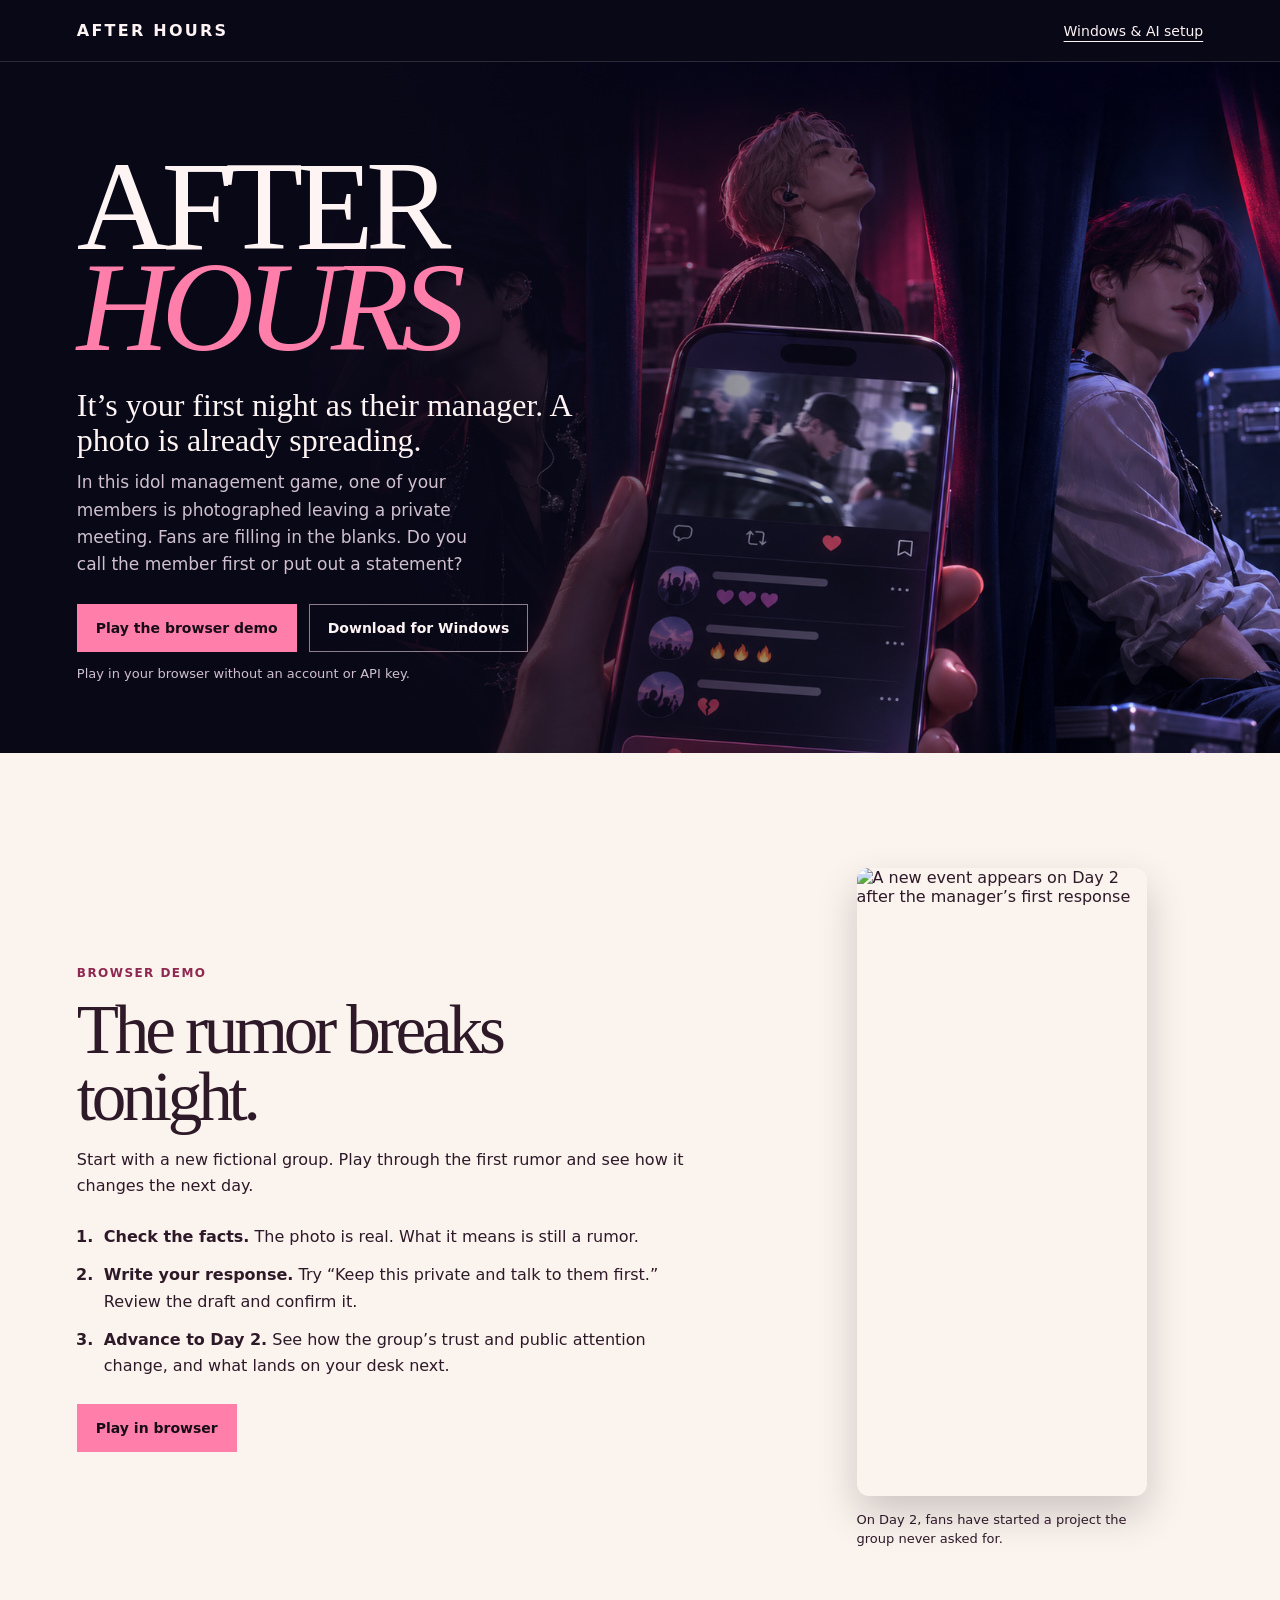
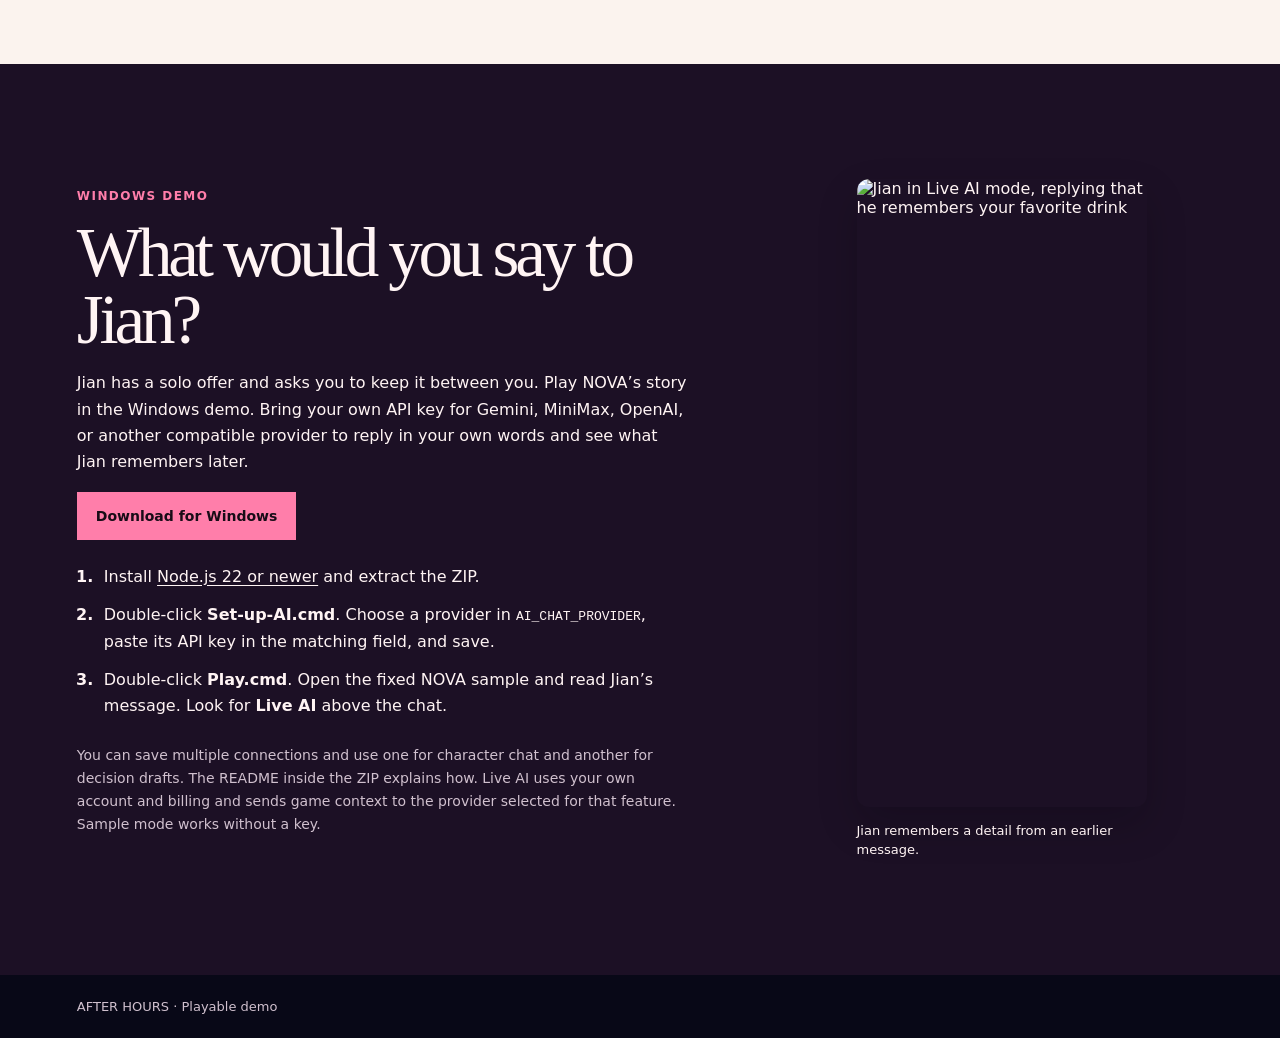
==== docs/index.html @ 9400748f "Add public demo homepage and downloads" ====
<!doctype html>
<html lang="en">
<head>
  <meta charset="utf-8">
  <meta name="viewport" content="width=device-width,initial-scale=1">
  <meta name="theme-color" content="#080b1e">
  <title>AFTER HOURS — Idol Group Management Game</title>
  <meta name="description" content="Manage a fictional idol group through a backstage rumor. Play in your browser or download the Windows demo and connect your own AI provider.">
  <link rel="stylesheet" href="site.css">
</head>
<body>
  <nav aria-label="Main navigation">
    <a class="wordmark" href="#top">AFTER HOURS</a>
    <a class="nav-link" href="#brain">Windows &amp; AI setup</a>
  </nav>
  <main>
    <section id="top" class="hero">
      <div class="hero-copy">
        <h1>AFTER <em>HOURS</em></h1>
        <p class="hook">It’s your first night as their manager. A photo is already spreading.</p>
        <p class="lede">In this idol management game, one of your members is photographed leaving a private meeting. Fans are filling in the blanks. Do you call the member first or put out a statement?</p>
        <div class="actions">
          <a class="button primary" href="play/">Play the browser demo</a>
          <a class="button ghost" href="#brain">Download for Windows</a>
        </div>
        <p class="hero-note">Play in your browser without an account or API key.</p>
      </div>
      <img class="hero-image" src="play/assets/after-hours-key-art.png" width="1254" height="1254" alt="Three idols wait backstage as a leaked photo spreads across a phone screen">
    </section>

    <section class="loop" aria-labelledby="loop-title">
      <div class="section-copy">
        <p class="kicker">Browser demo</p>
        <h2 id="loop-title">The rumor breaks tonight.</h2>
        <p>Start with a new fictional group. Play through the first rumor and see how it changes the next day.</p>
        <ol>
          <li><strong>Check the facts.</strong> The photo is real. What it means is still a rumor.</li>
          <li><strong>Write your response.</strong> Try “Keep this private and talk to them first.” Review the draft and confirm it.</li>
          <li><strong>Advance to Day 2.</strong> See how the group’s trust and public attention change, and what lands on your desk next.</li>
        </ol>
        <a class="button primary" href="play/">Play in browser</a>
      </div>
      <figure class="demo-shot">
        <img src="screenshots/browser-day-2.png" width="390" height="844" loading="lazy" alt="A new event appears on Day 2 after the manager’s first response">
        <figcaption>On Day 2, fans have started a project the group never asked for.</figcaption>
      </figure>
    </section>

    <section id="brain" class="brain" aria-labelledby="ai-title">
      <div class="section-copy">
        <p class="kicker">Windows demo</p>
        <h2 id="ai-title">What would you say to Jian?</h2>
        <p>Jian has a solo offer and asks you to keep it between you. Play NOVA’s story in the Windows demo. Bring your own API key for Gemini, MiniMax, OpenAI, or another compatible provider to reply in your own words and see what Jian remembers later.</p>
        <a class="button primary" href="AFTER-HOURS-windows.zip" download>Download for Windows</a>
        <ol>
          <li>Install <a href="https://nodejs.org/en/download">Node.js 22 or newer</a> and extract the ZIP.</li>
          <li>Double-click <strong>Set-up-AI.cmd</strong>. Choose a provider in <code>AI_CHAT_PROVIDER</code>, paste its API key in the matching field, and save.</li>
          <li>Double-click <strong>Play.cmd</strong>. Open the fixed NOVA sample and read Jian’s message. Look for <strong>Live AI</strong> above the chat.</li>
        </ol>
        <p class="setup-note">You can save multiple connections and use one for character chat and another for decision drafts. The README inside the ZIP explains how. Live AI uses your own account and billing and sends game context to the provider selected for that feature. Sample mode works without a key.</p>
      </div>
      <figure class="demo-shot">
        <img src="screenshots/live-ai-chat.png" width="860" height="1860" loading="lazy" alt="Jian in Live AI mode, replying that he remembers your favorite drink">
        <figcaption>Jian remembers a detail from an earlier message.</figcaption>
      </figure>
    </section>

  </main>
  <footer>AFTER HOURS · Playable demo</footer>
</body>
</html>
---- docs/site.css ----
:root {
  color-scheme: dark;
  --night: #080817;
  --paper: #fbf3ee;
  --ink: #fff4f4;
  --muted: #d0c0ce;
  --pink: #ff7eaa;
  --gutter: clamp(24px, 6vw, 100px);
  font-family: Inter, system-ui, sans-serif;
}

* { box-sizing: border-box; }
body { margin: 0; background: var(--night); color: var(--ink); }
a { color: inherit; }
a:focus-visible { outline: 2px solid currentColor; outline-offset: 5px; }
nav {
  display: flex;
  align-items: center;
  justify-content: space-between;
  gap: 16px;
  padding: 21px var(--gutter);
  border-bottom: 1px solid #ffffff24;
}
.wordmark { font-weight: 900; letter-spacing: .14em; text-decoration: none; }
.nav-link { font-size: 14px; text-underline-offset: 5px; }

.hero {
  position: relative;
  isolation: isolate;
  display: flex;
  align-items: flex-end;
  min-height: clamp(600px, 54vw, 850px);
  overflow: hidden;
}
.hero-image {
  position: absolute;
  z-index: -2;
  inset: 0 0 0 auto;
  width: min(76%, 1050px);
  height: 100%;
  object-fit: cover;
  object-position: center 63%;
}
.hero::before {
  content: "";
  position: absolute;
  z-index: -1;
  inset: 0;
  background: linear-gradient(90deg, var(--night) 18%, #080817f5 30%, #08081772 55%, transparent 77%);
}
.hero-copy { padding: 72px var(--gutter); }
h1, h2 { margin: 0; font-family: Georgia, serif; letter-spacing: -.06em; }
h1 { display: grid; font-size: clamp(76px, 10vw, 154px); font-weight: 400; line-height: .79; }
h1 em { color: var(--pink); font-weight: 400; }
.hook { max-width: 510px; font-family: Georgia, serif; font-size: clamp(23px, 2.5vw, 37px); line-height: 1.08; margin: 30px 0 12px; }
.lede { max-width: 420px; margin: 0 0 26px; color: var(--muted); font-size: 17px; line-height: 1.6; }
.actions { display: flex; gap: 12px; flex-wrap: wrap; }
.button {
  display: inline-flex;
  align-items: center;
  justify-content: center;
  min-height: 48px;
  padding: 12px 18px;
  border: 1px solid transparent;
  font-size: 14px;
  font-weight: 750;
  text-decoration: none;
}
.primary { background: var(--pink); color: #180c17; }
.primary:hover { background: #ffadc9; }
.ghost { border-color: #f7e0ec8c; }
.ghost:hover { background: #ffe9f319; }
.hero-note { margin: 14px 0 0; color: var(--muted); font-size: 13px; }

.loop, .brain {
  display: grid;
  grid-template-columns: minmax(0, 1fr) minmax(230px, .65fr);
  align-items: center;
  gap: clamp(30px, 8vw, 115px);
  padding: clamp(54px, 9vw, 130px) var(--gutter);
}
.loop { color: #2d1928; background: var(--paper); }
.brain { background: #1c1025; }
.section-copy { max-width: 610px; }
.kicker { margin: 0 0 16px; font-size: 12px; font-weight: 800; letter-spacing: .12em; text-transform: uppercase; }
.loop .kicker { color: #8e2850; }
.brain .kicker { color: var(--pink); }
h2 { font-size: clamp(39px, 5.4vw, 76px); font-weight: 400; line-height: .98; }
.section-copy p:not(.kicker), .section-copy li { line-height: 1.65; }
.section-copy ol { margin: 24px 0; padding-left: 22px; }
.section-copy li { margin-bottom: 12px; padding-left: 5px; }
.section-copy li::marker { font-weight: 800; }
.section-copy li a { text-underline-offset: .18em; }
.section-copy code { overflow-wrap: anywhere; }
.setup-note { font-size: 14px; color: var(--muted); }
.demo-shot { margin: 0 auto; width: min(100%, 290px); }
.demo-shot img { display: block; width: 100%; height: auto; border-radius: 12px; box-shadow: 0 18px 40px #05020d30; }
.demo-shot figcaption { font-size: 13px; line-height: 1.5; margin-top: 14px; }
footer { padding: 24px var(--gutter); color: var(--muted); font-size: 13px; }

@media (max-width: 720px) {
  .hero { min-height: 0; flex-direction: column; align-items: stretch; }
  .hero-image { position: static; order: -1; width: 100%; height: clamp(190px, 42vw, 245px); object-position: center 59%; }
  .hero::before { display: none; }
  .hero-copy { padding: 22px var(--gutter) 40px; }
  h1 { display: block; font-size: clamp(52px, 11.3vw, 76px); line-height: .9; }
  .hook { margin-top: 18px; }
  .lede { margin-bottom: 18px; font-size: 16px; }
  .loop, .brain { grid-template-columns: 1fr; }
}
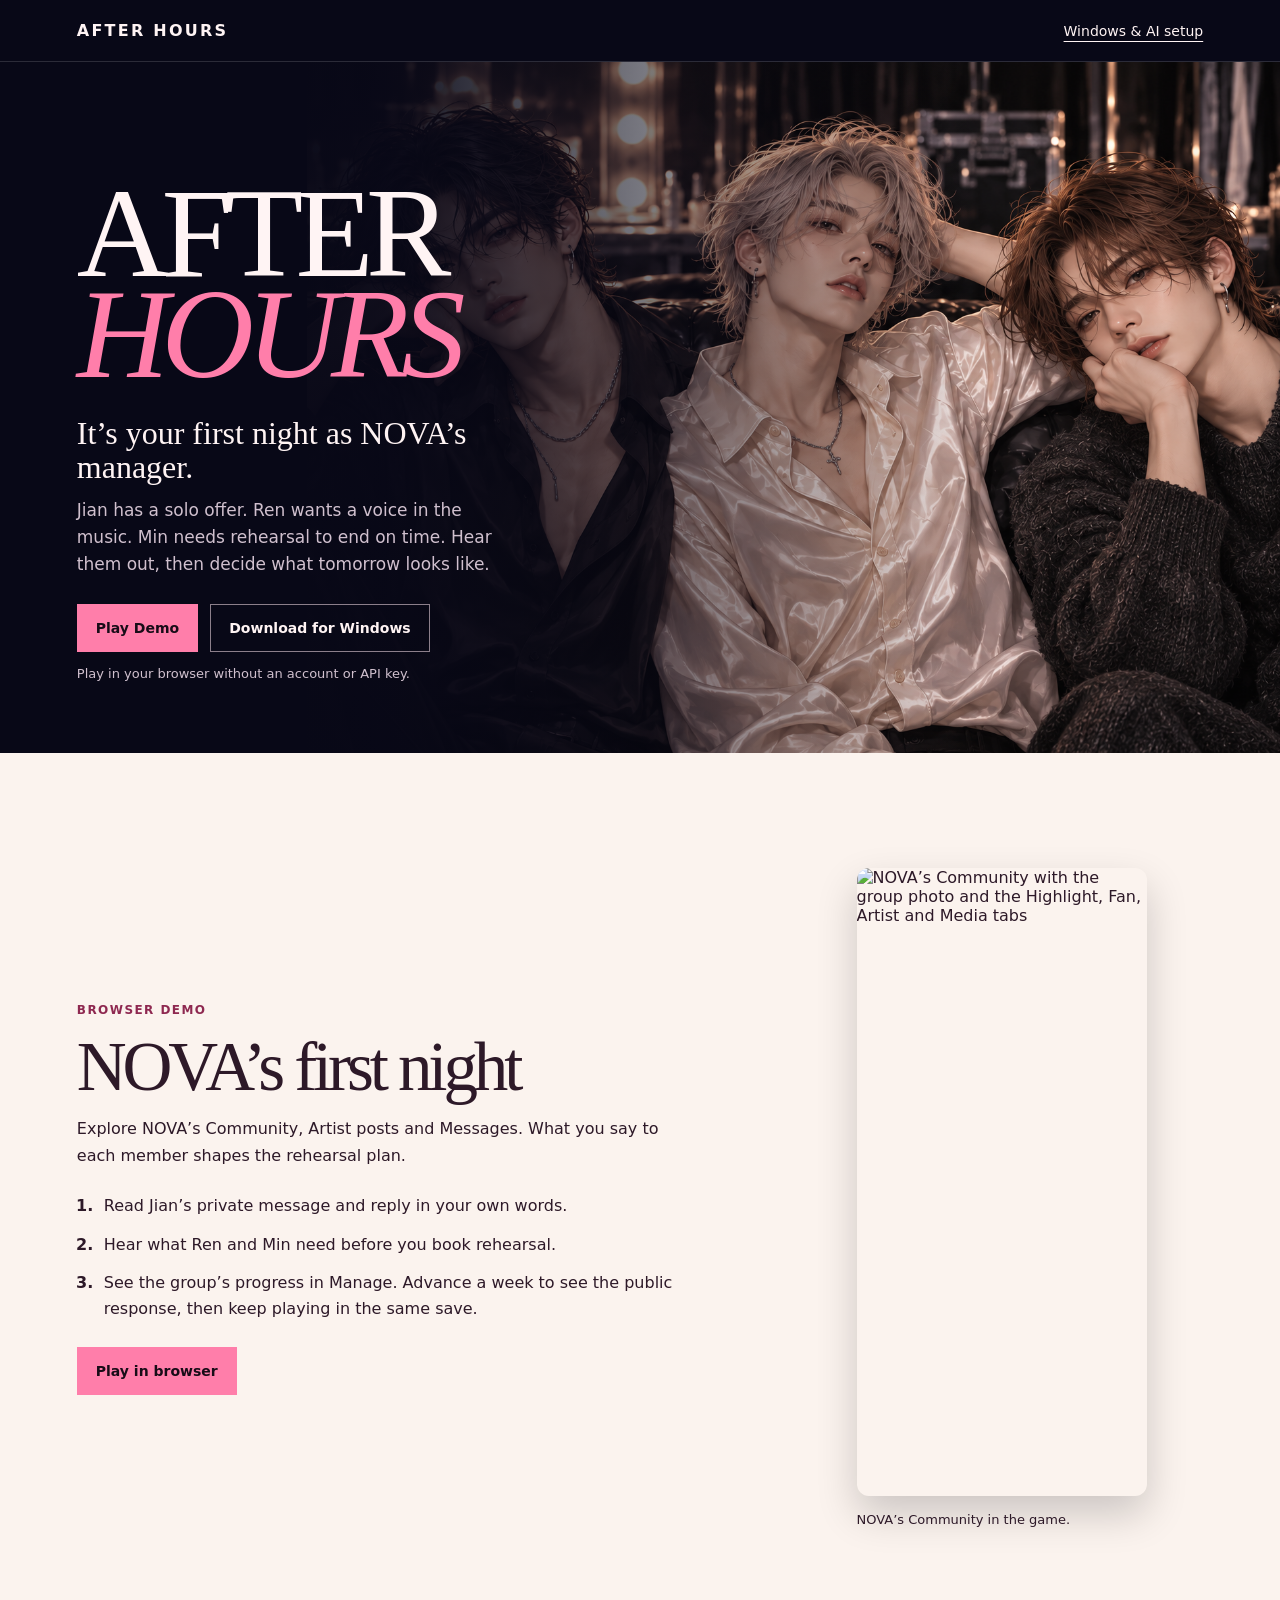
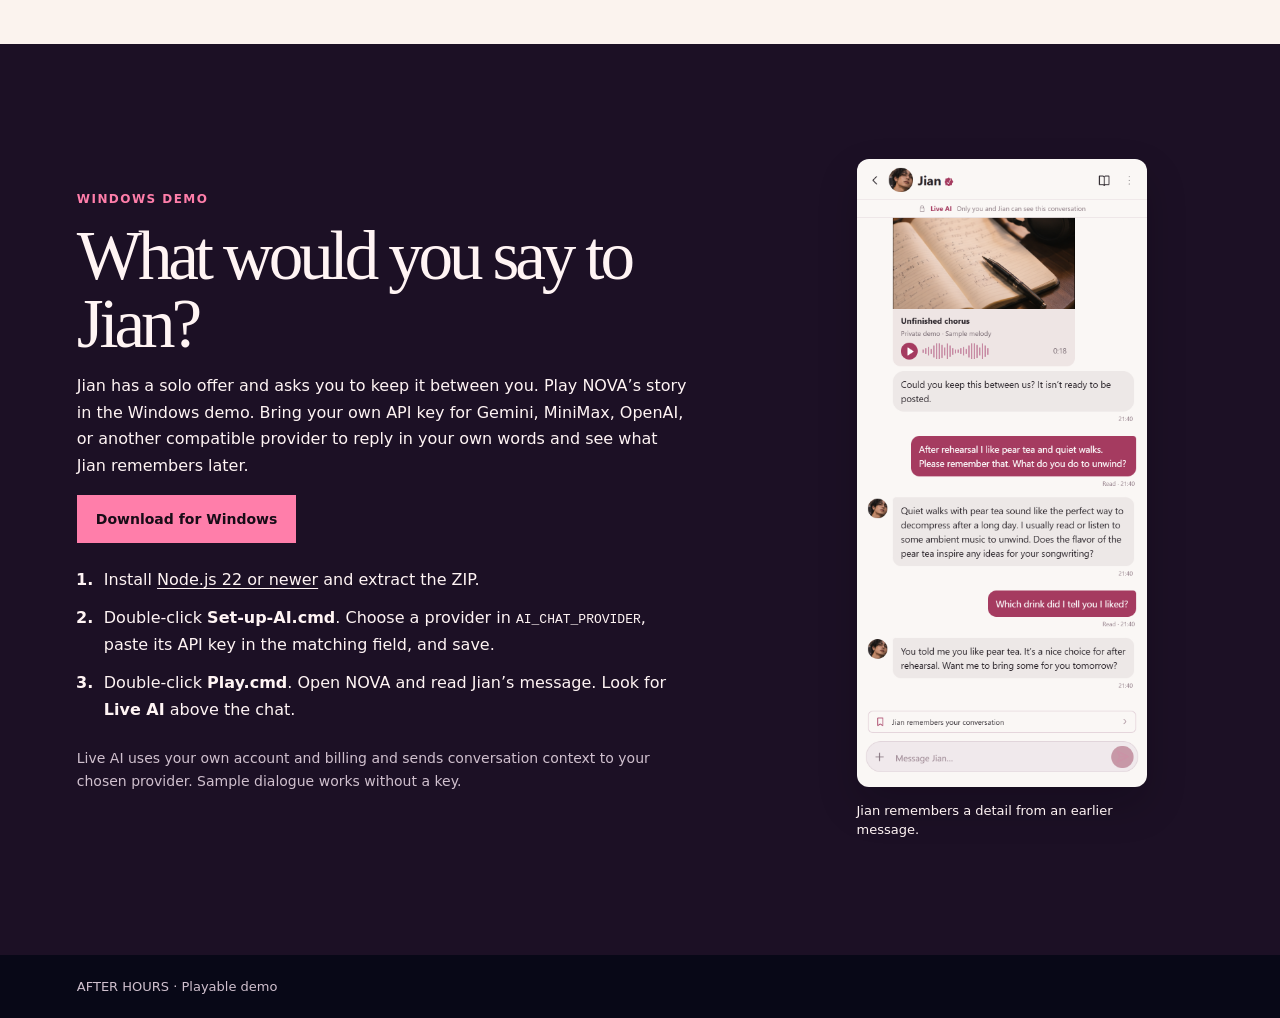
==== commit 56ccc1b2: "Point the landing page to the NOVA demo" ====
--- a/docs/index.html
+++ b/docs/index.html
@@ -5,7 +5,7 @@
   <meta name="viewport" content="width=device-width,initial-scale=1">
   <meta name="theme-color" content="#080b1e">
   <title>AFTER HOURS — Idol Group Management Game</title>
-  <meta name="description" content="Manage a fictional idol group through a backstage rumor. Play in your browser or download the Windows demo and connect your own AI provider.">
+  <meta name="description" content="Take over NOVA for their first night. Play the same idol management demo in your browser or on Windows.">
   <link rel="stylesheet" href="site.css">
 </head>
 <body>
@@ -17,32 +17,32 @@
     <section id="top" class="hero">
       <div class="hero-copy">
         <h1>AFTER <em>HOURS</em></h1>
-        <p class="hook">It’s your first night as their manager. A photo is already spreading.</p>
-        <p class="lede">In this idol management game, one of your members is photographed leaving a private meeting. Fans are filling in the blanks. Do you call the member first or put out a statement?</p>
+        <p class="hook">It’s your first night as NOVA’s manager.</p>
+        <p class="lede">Jian has a solo offer. Ren wants a voice in the music. Min needs rehearsal to end on time. Hear them out, then decide what tomorrow looks like.</p>
         <div class="actions">
-          <a class="button primary" href="play/">Play the browser demo</a>
+          <a class="button primary" href="play/">Play Demo</a>
           <a class="button ghost" href="#brain">Download for Windows</a>
         </div>
         <p class="hero-note">Play in your browser without an account or API key.</p>
       </div>
-      <img class="hero-image" src="play/assets/after-hours-key-art.png" width="1254" height="1254" alt="Three idols wait backstage as a leaked photo spreads across a phone screen">
+      <img class="hero-image" src="play/assets/nova-editorial.png" alt="NOVA members Jian, Ren and Min">
     </section>
 
     <section class="loop" aria-labelledby="loop-title">
       <div class="section-copy">
         <p class="kicker">Browser demo</p>
-        <h2 id="loop-title">The rumor breaks tonight.</h2>
-        <p>Start with a new fictional group. Play through the first rumor and see how it changes the next day.</p>
+        <h2 id="loop-title">NOVA’s first night</h2>
+        <p>Explore NOVA’s Community, Artist posts and Messages. What you say to each member shapes the rehearsal plan.</p>
         <ol>
-          <li><strong>Check the facts.</strong> The photo is real. What it means is still a rumor.</li>
-          <li><strong>Write your response.</strong> Try “Keep this private and talk to them first.” Review the draft and confirm it.</li>
-          <li><strong>Advance to Day 2.</strong> See how the group’s trust and public attention change, and what lands on your desk next.</li>
+          <li>Read Jian’s private message and reply in your own words.</li>
+          <li>Hear what Ren and Min need before you book rehearsal.</li>
+          <li>See the group’s progress in Manage. Advance a week to see the public response, then keep playing in the same save.</li>
         </ol>
         <a class="button primary" href="play/">Play in browser</a>
       </div>
       <figure class="demo-shot">
-        <img src="screenshots/browser-day-2.png" width="390" height="844" loading="lazy" alt="A new event appears on Day 2 after the manager’s first response">
-        <figcaption>On Day 2, fans have started a project the group never asked for.</figcaption>
+        <img src="screenshots/nova-community.png" width="860" height="1860" loading="lazy" alt="NOVA’s Community with the group photo and the Highlight, Fan, Artist and Media tabs">
+        <figcaption>NOVA’s Community in the game.</figcaption>
       </figure>
     </section>
 
@@ -55,9 +55,9 @@
         <ol>
           <li>Install <a href="https://nodejs.org/en/download">Node.js 22 or newer</a> and extract the ZIP.</li>
           <li>Double-click <strong>Set-up-AI.cmd</strong>. Choose a provider in <code>AI_CHAT_PROVIDER</code>, paste its API key in the matching field, and save.</li>
-          <li>Double-click <strong>Play.cmd</strong>. Open the fixed NOVA sample and read Jian’s message. Look for <strong>Live AI</strong> above the chat.</li>
+          <li>Double-click <strong>Play.cmd</strong>. Open NOVA and read Jian’s message. Look for <strong>Live AI</strong> above the chat.</li>
         </ol>
-        <p class="setup-note">You can save multiple connections and use one for character chat and another for decision drafts. The README inside the ZIP explains how. Live AI uses your own account and billing and sends game context to the provider selected for that feature. Sample mode works without a key.</p>
+        <p class="setup-note">Live AI uses your own account and billing and sends conversation context to your chosen provider. Sample dialogue works without a key.</p>
       </div>
       <figure class="demo-shot">
         <img src="screenshots/live-ai-chat.png" width="860" height="1860" loading="lazy" alt="Jian in Live AI mode, replying that he remembers your favorite drink">
